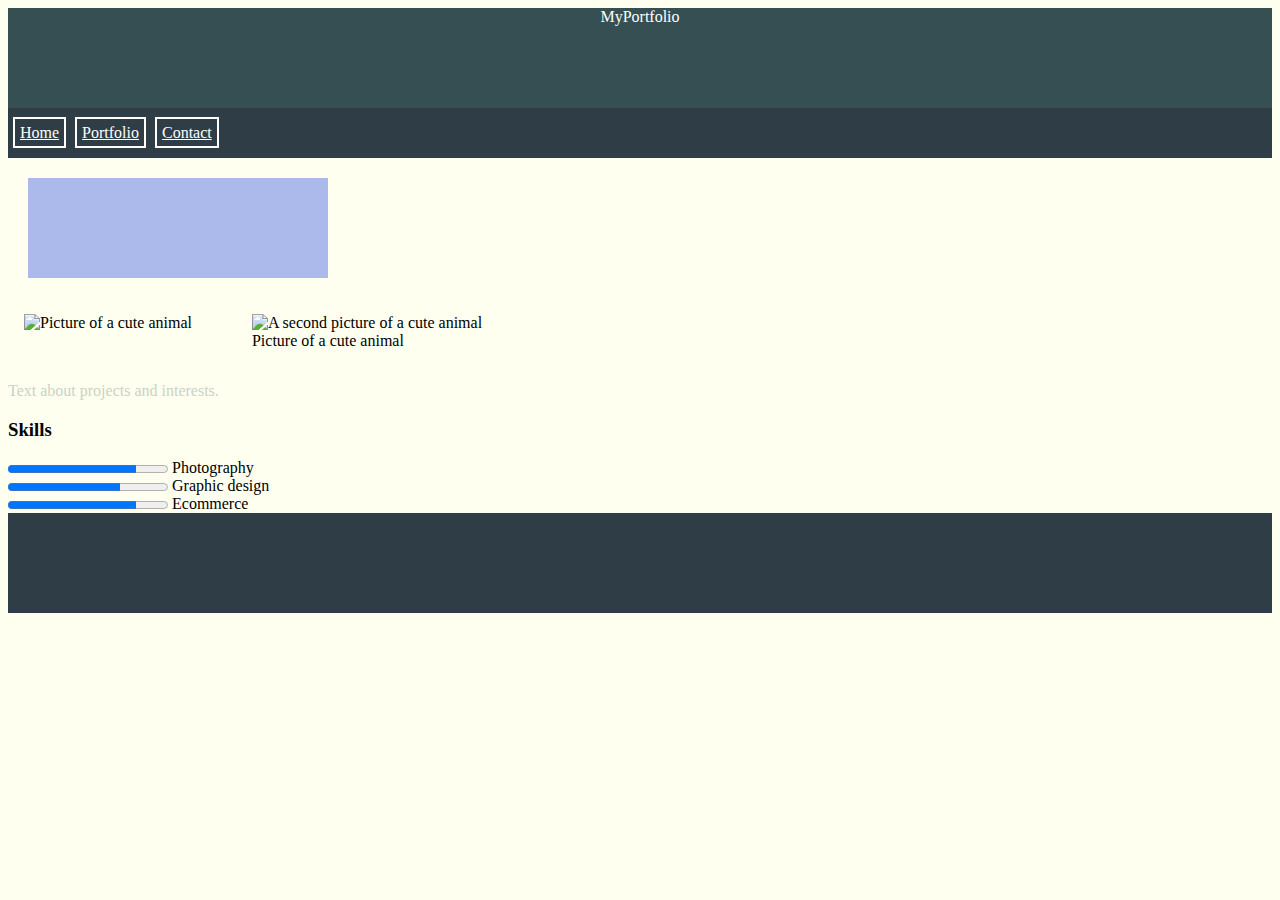
==== portfolio.html @ d61270d2 "Update portfolio.html" ====
<!DOCTYPE html>
<html>
	<head>
		<link rel="stylesheet" href="style.css">
	</head>
	<body>
<header
		<h1>MyPortfolio</h1>
</header>
<nav>
		<a href="https://sas00021.github.io/index.html">Home</a>
		<a href="https://sas00021.github.io/portfolio.html">Portfolio</a>
		<a href="#contact">Contact</a>
</nav>
		<div class="background">
		   
		</div>
		<div class="image1">
			
		    <img src="http://placeimg.com/640/480/animals"
			alt="Picture of a cute animal" width="300px">	
		</div>
		<div class="image2">
			<figure>
    			<img src="http://placeimg.com/640/480/animals"
        		 alt="A second picture of a cute animal" width="300">
    			<figcaption>Picture of a cute animal</figcaption>
			</figure>
  		</div>
		<div>
		    <p>Text about projects and interests.</p>
		</div>
		
		<h3>Skills</h3>
		<div>
		<progress value="80" max="100">80</progress> 
Photography
<br>
		    <progress value="70" max="100">70</progress> 
Graphic design
<br>
<progress value="80" max="100">80</progress> 
Ecommerce
		</div>
<footer>

</footer>
	</body>
</html>
---- style.css ----
body {
background-color: Ivory;
color: black;
}
header {
background-color: #354F52;
color: White;
height: 100px;
text-align: center;
}
nav {
background-color: #2F3E46;
color: White;
height: 50px;
vertical-align: middle;
}
section {
height: 210px;
background-color: #52796F;
padding: 20px;
}
article {
height: 210px;
background-color: #354F52;
padding: 20px;
}
aside {
float: right;
display: inline-block;
background-color: #CAD2C5;
padding: 50px;
height: 400px;
}
footer {
background-color: #2F3E46;
color: White;
height: 100px;
text-align: center;
}
h1 {
display: inline;
text-align: center;
font-size: 35px;
line-height: 100px;
border: 2px solid #000000;
border-radius: 25px;
margin: 0;
padding: 10px 20px;
}
p {
color: #CAD2C5;
font-size: 16px; 
}
ol {list-style-type: upper-latin;
}
ul {list-style-type: square;
}
.profile-image {
width: 200px;
height: 200px;
border-style: dotted;
border-width: 2px;
}
.background {
width: 300px;
height: 100px;
background-color: #ABBAEA;
margin: 20px;
}
a {
line-height: 50px;
color: #FFFFFF;
border: 2px solid #FFFFFF;
margin-left: 5px;
padding: 5px 5px;
}
.image1 {
  display: inline-block;
  vertical-align: top;
  margin: 16px;	
}
.image2 {
  display: inline-block;
  vertical-align: top;
}
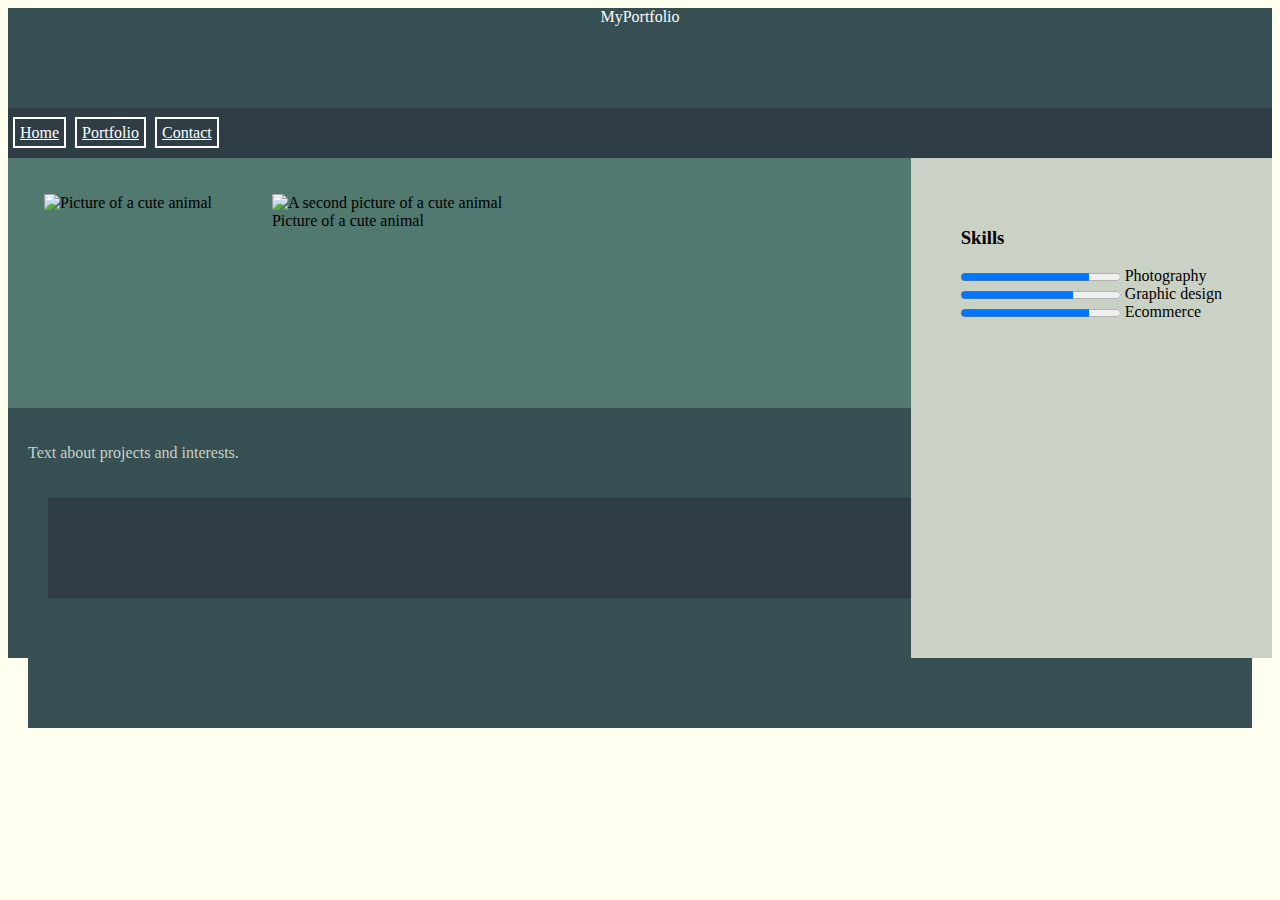
==== commit 1b1f4d02: "joo" ====
--- a/portfolio.html
+++ b/portfolio.html
@@ -5,16 +5,27 @@
 	</head>
 	<body>
 <header
-		<h1>MyPortfolio</h1>
+	<h1>MyPortfolio</h1>
 </header>
 <nav>
 		<a href="https://sas00021.github.io/index.html">Home</a>
 		<a href="https://sas00021.github.io/portfolio.html">Portfolio</a>
 		<a href="#contact">Contact</a>
 </nav>
-		<div class="background">
-		   
+<aside>
+<h3>Skills</h3>
+		<div>
+		<progress value="80" max="100">80</progress> 
+Photography
+<br>
+		    <progress value="70" max="100">70</progress> 
+Graphic design
+<br>
+<progress value="80" max="100">80</progress> 
+Ecommerce
 		</div>
+</aside>
+<section>
 		<div class="image1">
 			
 		    <img src="http://placeimg.com/640/480/animals"
@@ -27,21 +38,12 @@
     			<figcaption>Picture of a cute animal</figcaption>
 			</figure>
   		</div>
+</section>
+<article>
 		<div>
 		    <p>Text about projects and interests.</p>
 		</div>
-		
-		<h3>Skills</h3>
-		<div>
-		<progress value="80" max="100">80</progress> 
-Photography
-<br>
-		    <progress value="70" max="100">70</progress> 
-Graphic design
-<br>
-<progress value="80" max="100">80</progress> 
-Ecommerce
-		</div>
+<article>
 <footer>
 
 </footer>
--- a/style.css
+++ b/style.css
@@ -61,12 +61,6 @@
 border-style: dotted;
 border-width: 2px;
 }
-.background {
-width: 300px;
-height: 100px;
-background-color: #ABBAEA;
-margin: 20px;
-}
 a {
 line-height: 50px;
 color: #FFFFFF;
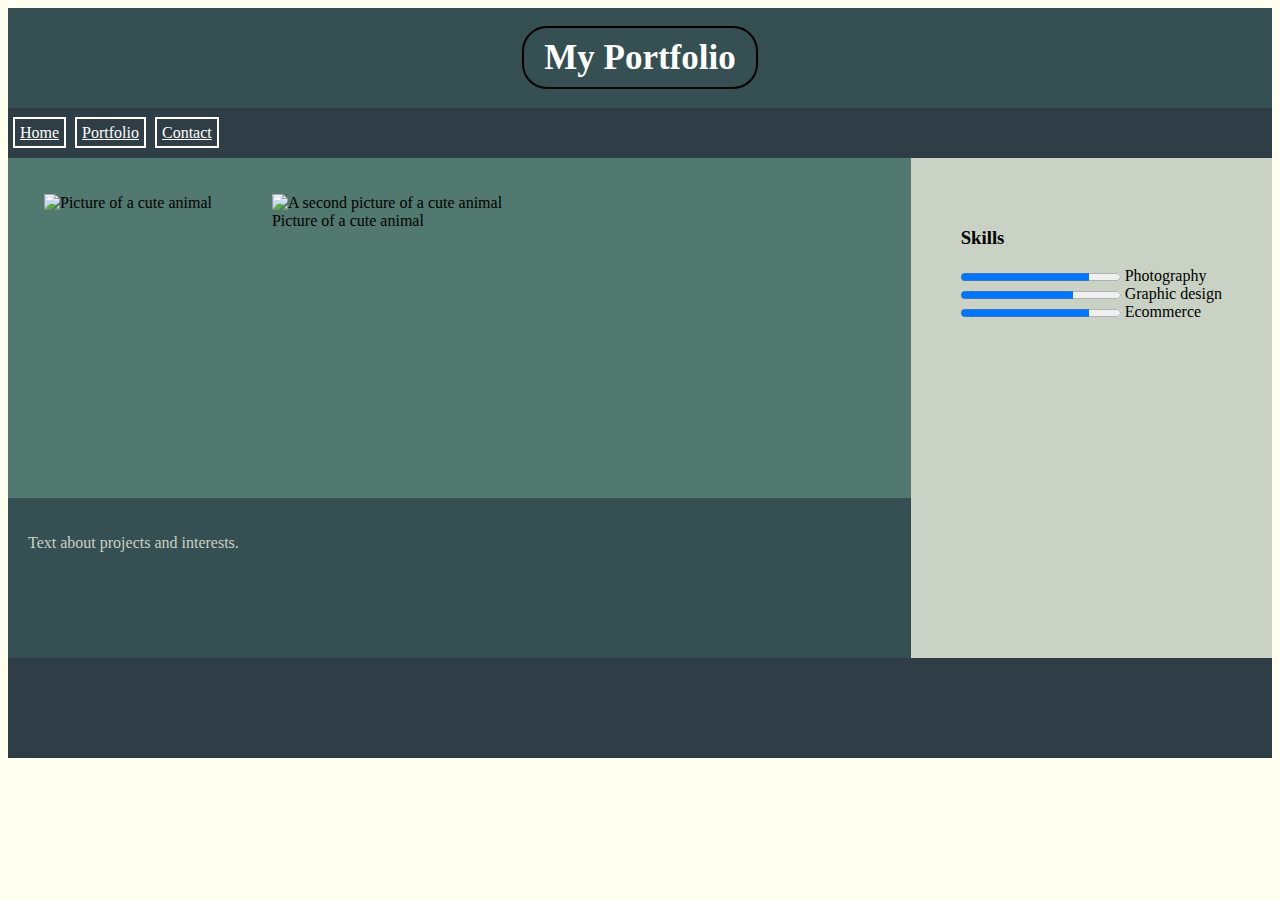
==== commit bded665d: "joo" ====
--- a/portfolio.html
+++ b/portfolio.html
@@ -4,8 +4,8 @@
 		<link rel="stylesheet" href="style.css">
 	</head>
 	<body>
-<header
-	<h1>MyPortfolio</h1>
+<header>
+	<h1>My Portfolio</h1>
 </header>
 <nav>
 		<a href="https://sas00021.github.io/index.html">Home</a>
@@ -25,7 +25,7 @@
 Ecommerce
 		</div>
 </aside>
-<section>
+<div class="images">
 		<div class="image1">
 			
 		    <img src="http://placeimg.com/640/480/animals"
@@ -38,12 +38,10 @@
     			<figcaption>Picture of a cute animal</figcaption>
 			</figure>
   		</div>
-</section>
-<article>
-		<div>
+</div>
+		<div class="text">
 		    <p>Text about projects and interests.</p>
 		</div>
-<article>
 <footer>
 
 </footer>
--- a/style.css
+++ b/style.css
@@ -76,4 +76,14 @@
 .image2 {
   display: inline-block;
   vertical-align: top;
+}
+.images {
+height: 300px;
+background-color: #52796F;
+padding: 20px;
+}
+.text {
+height: 120px;
+background-color: #354F52;
+padding: 20px;
 }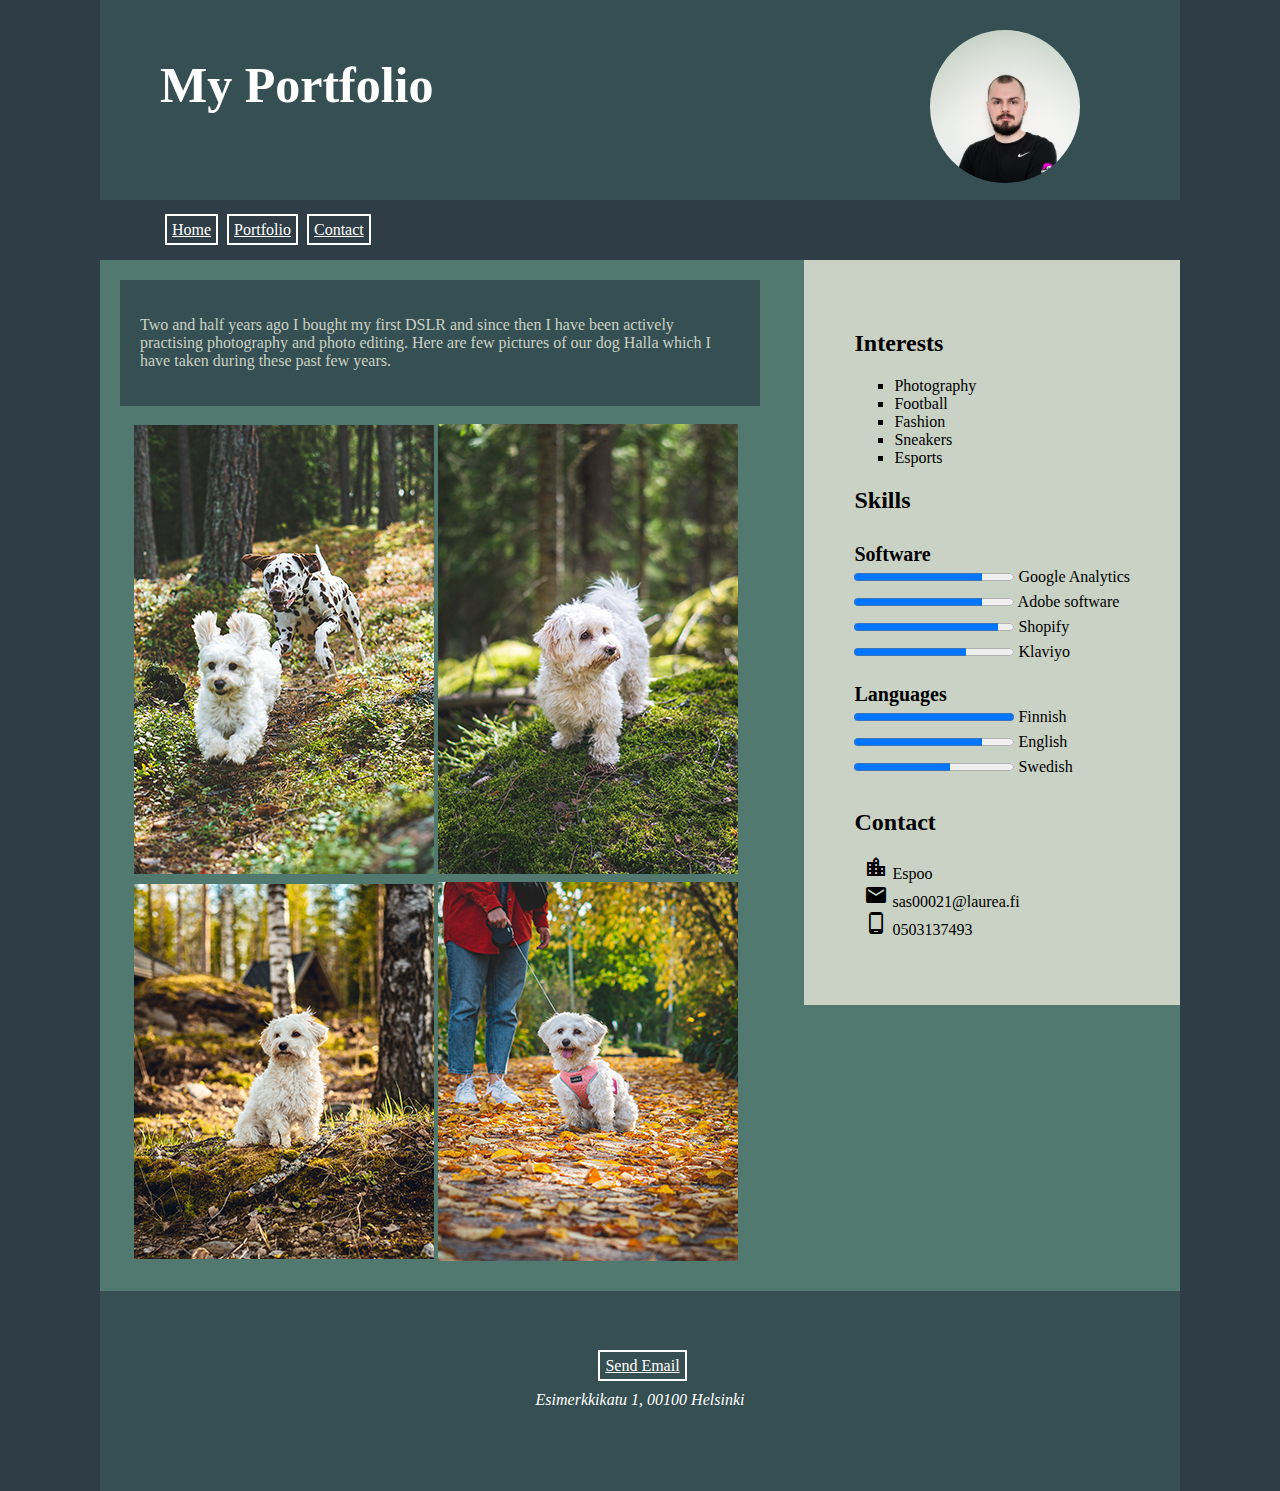
==== commit ee0a8176: "joo" ====
--- a/portfolio.html
+++ b/portfolio.html
@@ -2,48 +2,88 @@
 <html>
 	<head>
 		<link rel="stylesheet" href="style.css">
+		<link href="https://fonts.googleapis.com/icon?family=Material+Icons" rel="stylesheet">
 	</head>
 	<body>
 <header>
+<div class="header">
 	<h1>My Portfolio</h1>
+</div>
+<img src="cvkuva.jpg" class="cvkuva" alt="profile picture">
+
 </header>
 <nav>
 		<a href="https://sas00021.github.io/index.html">Home</a>
 		<a href="https://sas00021.github.io/portfolio.html">Portfolio</a>
 		<a href="#contact">Contact</a>
 </nav>
-<aside>
-<h3>Skills</h3>
+<aside>	
+<h2>Interests</h2>
+	<ul>
+		<li>Photography</li>
+		<li>Football</li>
+		<li>Fashion</li>
+		<li>Sneakers</li>
+		<li>Esports</li>
+	</ul>
+<h2>Skills</h2>
+<div class="skills">
+<h3>Software</h3>
 		<div>
-		<progress value="80" max="100">80</progress> 
-Photography
-<br>
-		    <progress value="70" max="100">70</progress> 
-Graphic design
+<progress value="80" max="100">80</progress> 
+Google Analytics
 <br>
 <progress value="80" max="100">80</progress> 
-Ecommerce
+Adobe software
+<br>
+<progress value="90" max="100">90</progress> 
+Shopify
+<br>
+<progress value="70" max="100">70</progress> 
+Klaviyo
 		</div>
+</div>
+<div class="skills">
+<h3>Languages</h3>
+		<div>
+<progress value="100" max="100">100</progress> 
+Finnish
+<br>
+<progress value="80" max="100">80</progress> 
+English
+<br>
+<progress value="60" max="100">60</progress> 
+Swedish
+		</div>
+</div>
+<h2>Contact</h2>
+<ol>
+		<li><i class="material-icons">location_city</i> Espoo</li>
+		<li><i class="material-icons">email</i> sas00021@laurea.fi</li>
+		<li><i class="material-icons">phone_android</i> 0503137493</li>
+	</ol>
+</div>
 </aside>
-<div class="images">
-		<div class="image1">
-			
-		    <img src="http://placeimg.com/640/480/animals"
-			alt="Picture of a cute animal" width="300px">	
+<section>
+<div class="text">
+		    <p>Two and half years ago I bought my first DSLR and since then I have been actively practising photography and photo editing. Here are few pictures of our dog Halla which I have taken during these past few years.</p>
 		</div>
-		<div class="image2">
-			<figure>
-    			<img src="http://placeimg.com/640/480/animals"
-        		 alt="A second picture of a cute animal" width="300">
-    			<figcaption>Picture of a cute animal</figcaption>
-			</figure>
+<div class="row">
+		<div class="column">
+		<img src="halla1.jpg">
+		<img src="halla4.jpg">
+  		</div>
+		<div class="column">
+		<img src="halla3.jpg">
+		<img src="halla2.jpg">
   		</div>
 </div>
-		<div class="text">
-		    <p>Text about projects and interests.</p>
-		</div>
-<footer>
-
+</section>
+<footer id="contact">
+<a href="mailto:email@example.com">Send Email</a>
+<address>
+Esimerkkikatu 1, 00100 Helsinki
+</address>
 </footer>
 	</body>
 </html>
--- a/style.css
+++ b/style.css
@@ -1,65 +1,63 @@
 body {
-background-color: Ivory;
-color: black;
+background-color: #2F3E46;
+max-width: 1080px;
+  margin: auto;
 }
 header {
 background-color: #354F52;
 color: White;
-height: 100px;
+height: 200px;
 text-align: center;
 }
 nav {
 background-color: #2F3E46;
 color: White;
 height: 50px;
-vertical-align: middle;
+padding: 5px 60px;
 }
 section {
-height: 210px;
 background-color: #52796F;
 padding: 20px;
 }
 article {
-height: 210px;
+height: 100px;
+width: 400px;
 background-color: #354F52;
 padding: 20px;
+margin: 10px;
 }
 aside {
 float: right;
-display: inline-block;
 background-color: #CAD2C5;
 padding: 50px;
-height: 400px;
 }
 footer {
-background-color: #2F3E46;
+background-color: #354F52;
 color: White;
 height: 100px;
 text-align: center;
+padding: 50px;
 }
 h1 {
-display: inline;
-text-align: center;
-font-size: 35px;
-line-height: 100px;
-border: 2px solid #000000;
-border-radius: 25px;
+font-size: 50px;
+line-height: 50px;
 margin: 0;
-padding: 10px 20px;
+}
+h3 {
+font-size: 20px;
+text-align: left;
+line-height: 20px;
+margin: 0;
 }
 p {
 color: #CAD2C5;
 font-size: 16px; 
 }
-ol {list-style-type: upper-latin;
+ol {
+padding: 0px 10px;
+list-style-type: none;
 }
 ul {list-style-type: square;
-}
-.profile-image {
-width: 200px;
-height: 200px;
-border-style: dotted;
-border-width: 2px;
 }
 a {
 line-height: 50px;
@@ -68,22 +66,44 @@
 margin-left: 5px;
 padding: 5px 5px;
 }
-.image1 {
-  display: inline-block;
-  vertical-align: top;
-  margin: 16px;	
+.row {
+display: flex;
+flex-wrap: wrap;
+padding: 10px;
 }
-.image2 {
-  display: inline-block;
-  vertical-align: top;
+.column {
+  flex: 50%;
+  padding: 0 4px;
 }
-.images {
-height: 300px;
-background-color: #52796F;
+.column img {
+  width: 300px;
+  margin-top: 8px;
+  vertical-align: middle;
+}
+.text {
+width: 600px;
+background-color: #354F52;
 padding: 20px;
 }
-.text {
-height: 120px;
-background-color: #354F52;
-padding: 20px;
+.cvkuva {
+border-radius: 50%;
+width: 150px;
+float: right;
+padding: 30px 100px;
+}
+.header {
+float: left;
+padding: 60px;
+}
+.article {
+width: 300px;
+float: right;
+text-align: left;
+}
+h4 {
+display: inline;
+}
+.skills {
+padding: 10px 0px;
+line-height: 25px;
 }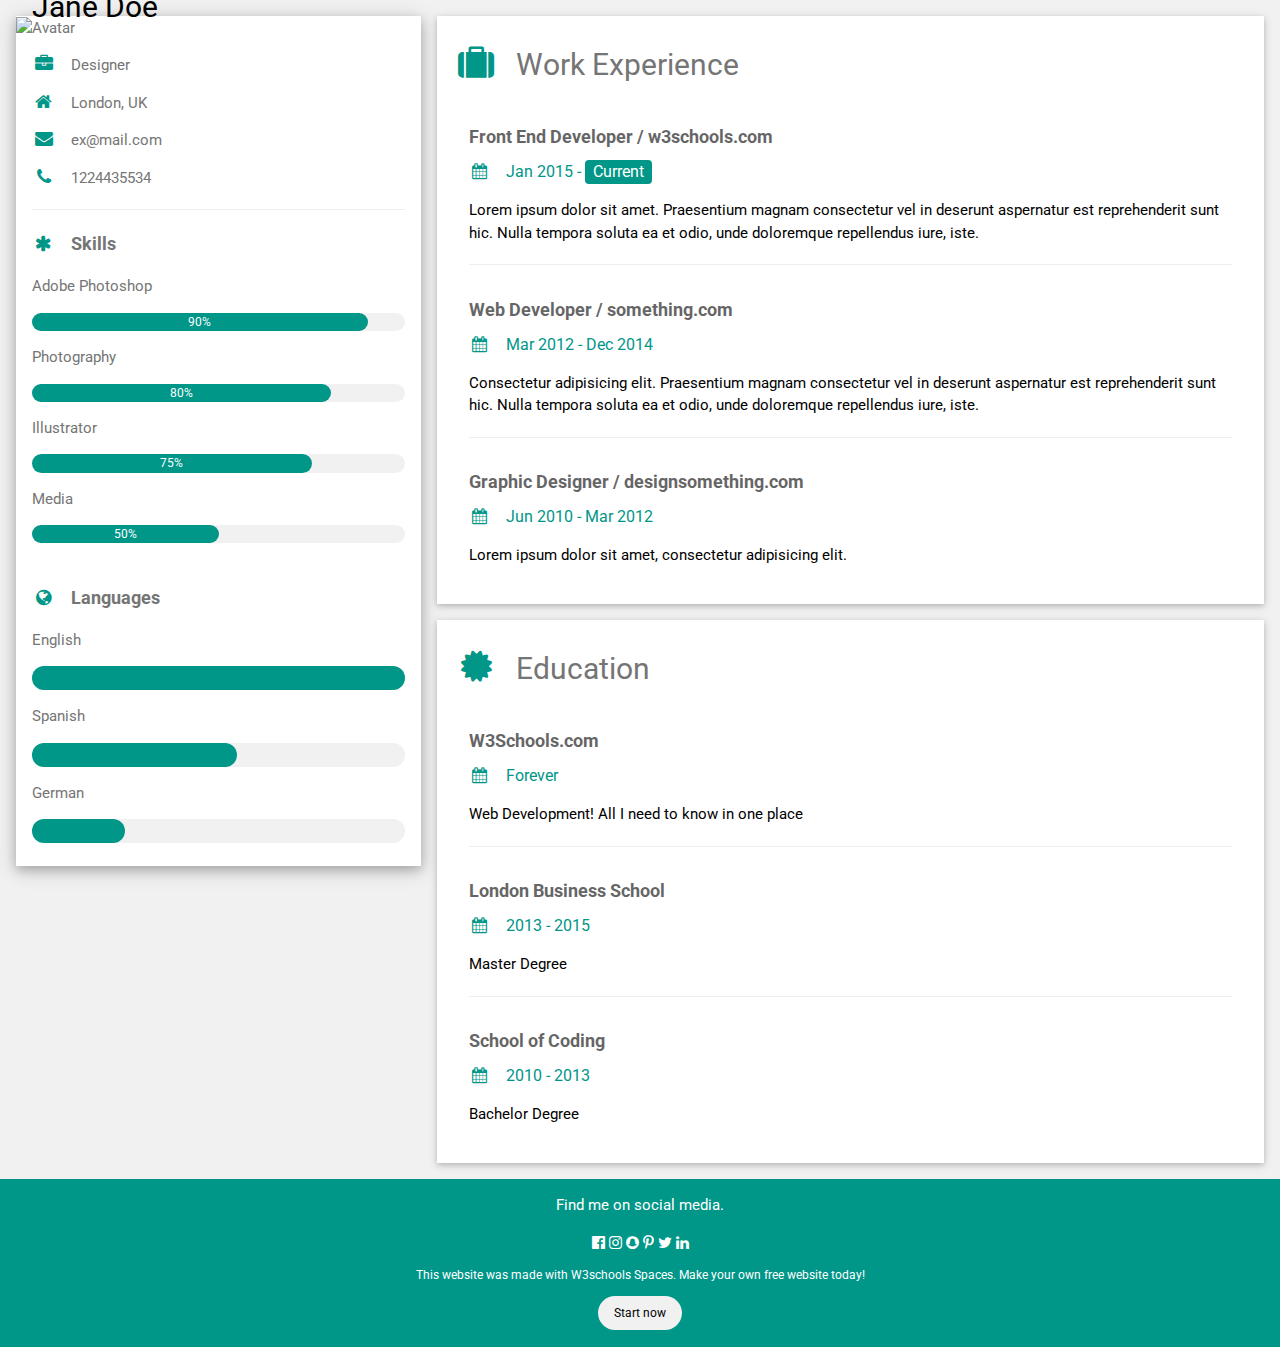
==== commit a94c0603: "Update portfolio.html" ====
--- a/portfolio.html
+++ b/portfolio.html
@@ -1,89 +1,148 @@
 <!DOCTYPE html>
 <html>
-	<head>
-		<link rel="stylesheet" href="style.css">
-		<link href="https://fonts.googleapis.com/icon?family=Material+Icons" rel="stylesheet">
-	</head>
-	<body>
-<header>
-<div class="header">
-	<h1>My Portfolio</h1>
+  <head>
+    <title>W3.CSS Template</title>
+    <meta charset="UTF-8">
+    <meta name="viewport" content="width=device-width, initial-scale=1">
+    <link rel="stylesheet" href="https://www.w3schools.com/w3css/4/w3.css">
+    <link rel='stylesheet' href='https://fonts.googleapis.com/css?family=Roboto'>
+    <link rel="stylesheet" href="https://cdnjs.cloudflare.com/ajax/libs/font-awesome/4.7.0/css/font-awesome.min.css">
+    <style>
+    html,body,h1,h2,h3,h4,h5,h6 {font-family: "Roboto", sans-serif}
+    </style>
+  </head>
+<body class="w3-light-grey">
+
+<!-- Page Container -->
+<div class="w3-content w3-margin-top" style="max-width:1400px;">
+
+  <!-- The Grid -->
+  <div class="w3-row-padding">
+  
+    <!-- Left Column -->
+    <div class="w3-third">
+    
+      <div class="w3-white w3-text-grey w3-card-4">
+        <div class="w3-display-container">
+          <img src="https://www.w3schools.com/w3images/avatar_hat.jpg" style="width:100%" alt="Avatar">
+          <div class="w3-display-bottomleft w3-container w3-text-black">
+            <h2>Jane Doe</h2>
+          </div>
+        </div>
+        <div class="w3-container">
+          <p><i class="fa fa-briefcase fa-fw w3-margin-right w3-large w3-text-teal"></i>Designer</p>
+          <p><i class="fa fa-home fa-fw w3-margin-right w3-large w3-text-teal"></i>London, UK</p>
+          <p><i class="fa fa-envelope fa-fw w3-margin-right w3-large w3-text-teal"></i>ex@mail.com</p>
+          <p><i class="fa fa-phone fa-fw w3-margin-right w3-large w3-text-teal"></i>1224435534</p>
+          <hr>
+
+          <p class="w3-large"><b><i class="fa fa-asterisk fa-fw w3-margin-right w3-text-teal"></i>Skills</b></p>
+          <p>Adobe Photoshop</p>
+          <div class="w3-light-grey w3-round-xlarge w3-small">
+            <div class="w3-container w3-center w3-round-xlarge w3-teal" style="width:90%">90%</div>
+          </div>
+          <p>Photography</p>
+          <div class="w3-light-grey w3-round-xlarge w3-small">
+            <div class="w3-container w3-center w3-round-xlarge w3-teal" style="width:80%">
+              <div class="w3-center w3-text-white">80%</div>
+            </div>
+          </div>
+          <p>Illustrator</p>
+          <div class="w3-light-grey w3-round-xlarge w3-small">
+            <div class="w3-container w3-center w3-round-xlarge w3-teal" style="width:75%">75%</div>
+          </div>
+          <p>Media</p>
+          <div class="w3-light-grey w3-round-xlarge w3-small">
+            <div class="w3-container w3-center w3-round-xlarge w3-teal" style="width:50%">50%</div>
+          </div>
+          <br>
+
+          <p class="w3-large w3-text-theme"><b><i class="fa fa-globe fa-fw w3-margin-right w3-text-teal"></i>Languages</b></p>
+          <p>English</p>
+          <div class="w3-light-grey w3-round-xlarge">
+            <div class="w3-round-xlarge w3-teal" style="height:24px;width:100%"></div>
+          </div>
+          <p>Spanish</p>
+          <div class="w3-light-grey w3-round-xlarge">
+            <div class="w3-round-xlarge w3-teal" style="height:24px;width:55%"></div>
+          </div>
+          <p>German</p>
+          <div class="w3-light-grey w3-round-xlarge">
+            <div class="w3-round-xlarge w3-teal" style="height:24px;width:25%"></div>
+          </div>
+          <br>
+        </div>
+      </div><br>
+
+    <!-- End Left Column -->
+    </div>
+
+    <!-- Right Column -->
+    <div class="w3-twothird">
+    
+      <div class="w3-container w3-card w3-white w3-margin-bottom">
+        <h2 class="w3-text-grey w3-padding-16"><i class="fa fa-suitcase fa-fw w3-margin-right w3-xxlarge w3-text-teal"></i>Work Experience</h2>
+        <div class="w3-container">
+          <h5 class="w3-opacity"><b>Front End Developer / w3schools.com</b></h5>
+          <h6 class="w3-text-teal"><i class="fa fa-calendar fa-fw w3-margin-right"></i>Jan 2015 - <span class="w3-tag w3-teal w3-round">Current</span></h6>
+          <p>Lorem ipsum dolor sit amet. Praesentium magnam consectetur vel in deserunt aspernatur est reprehenderit sunt hic. Nulla tempora soluta ea et odio, unde doloremque repellendus iure, iste.</p>
+          <hr>
+        </div>
+        <div class="w3-container">
+          <h5 class="w3-opacity"><b>Web Developer / something.com</b></h5>
+          <h6 class="w3-text-teal"><i class="fa fa-calendar fa-fw w3-margin-right"></i>Mar 2012 - Dec 2014</h6>
+          <p>Consectetur adipisicing elit. Praesentium magnam consectetur vel in deserunt aspernatur est reprehenderit sunt hic. Nulla tempora soluta ea et odio, unde doloremque repellendus iure, iste.</p>
+          <hr>
+        </div>
+        <div class="w3-container">
+          <h5 class="w3-opacity"><b>Graphic Designer / designsomething.com</b></h5>
+          <h6 class="w3-text-teal"><i class="fa fa-calendar fa-fw w3-margin-right"></i>Jun 2010 - Mar 2012</h6>
+          <p>Lorem ipsum dolor sit amet, consectetur adipisicing elit. </p><br>
+        </div>
+      </div>
+
+      <div class="w3-container w3-card w3-white">
+        <h2 class="w3-text-grey w3-padding-16"><i class="fa fa-certificate fa-fw w3-margin-right w3-xxlarge w3-text-teal"></i>Education</h2>
+        <div class="w3-container">
+          <h5 class="w3-opacity"><b>W3Schools.com</b></h5>
+          <h6 class="w3-text-teal"><i class="fa fa-calendar fa-fw w3-margin-right"></i>Forever</h6>
+          <p>Web Development! All I need to know in one place</p>
+          <hr>
+        </div>
+        <div class="w3-container">
+          <h5 class="w3-opacity"><b>London Business School</b></h5>
+          <h6 class="w3-text-teal"><i class="fa fa-calendar fa-fw w3-margin-right"></i>2013 - 2015</h6>
+          <p>Master Degree</p>
+          <hr>
+        </div>
+        <div class="w3-container">
+          <h5 class="w3-opacity"><b>School of Coding</b></h5>
+          <h6 class="w3-text-teal"><i class="fa fa-calendar fa-fw w3-margin-right"></i>2010 - 2013</h6>
+          <p>Bachelor Degree</p><br>
+        </div>
+      </div>
+
+    <!-- End Right Column -->
+    </div>
+    
+  <!-- End Grid -->
+  </div>
+  
+  <!-- End Page Container -->
 </div>
-<img src="cvkuva.jpg" class="cvkuva" alt="profile picture">
 
-</header>
-<nav>
-		<a href="https://sas00021.github.io/index.html">Home</a>
-		<a href="https://sas00021.github.io/portfolio.html">Portfolio</a>
-		<a href="#contact">Contact</a>
-</nav>
-<aside>	
-<h2>Interests</h2>
-	<ul>
-		<li>Photography</li>
-		<li>Football</li>
-		<li>Fashion</li>
-		<li>Sneakers</li>
-		<li>Esports</li>
-	</ul>
-<h2>Skills</h2>
-<div class="skills">
-<h3>Software</h3>
-		<div>
-<progress value="80" max="100">80</progress> 
-Google Analytics
-<br>
-<progress value="80" max="100">80</progress> 
-Adobe software
-<br>
-<progress value="90" max="100">90</progress> 
-Shopify
-<br>
-<progress value="70" max="100">70</progress> 
-Klaviyo
-		</div>
-</div>
-<div class="skills">
-<h3>Languages</h3>
-		<div>
-<progress value="100" max="100">100</progress> 
-Finnish
-<br>
-<progress value="80" max="100">80</progress> 
-English
-<br>
-<progress value="60" max="100">60</progress> 
-Swedish
-		</div>
-</div>
-<h2>Contact</h2>
-<ol>
-		<li><i class="material-icons">location_city</i> Espoo</li>
-		<li><i class="material-icons">email</i> sas00021@laurea.fi</li>
-		<li><i class="material-icons">phone_android</i> 0503137493</li>
-	</ol>
-</div>
-</aside>
-<section>
-<div class="text">
-		    <p>Two and half years ago I bought my first DSLR and since then I have been actively practising photography and photo editing. Here are few pictures of our dog Halla which I have taken during these past few years.</p>
-		</div>
-<div class="row">
-		<div class="column">
-		<img src="halla1.jpg">
-		<img src="halla4.jpg">
-  		</div>
-		<div class="column">
-		<img src="halla3.jpg">
-		<img src="halla2.jpg">
-  		</div>
-</div>
-</section>
-<footer id="contact">
-<a href="mailto:email@example.com">Send Email</a>
-<address>
-Esimerkkikatu 1, 00100 Helsinki
-</address>
-</footer>
-	</body>
-</html>
+<!-- Footer. This section contains an ad for W3Schools Spaces. You can leave it to support us. -->
+<footer class="w3-container w3-teal w3-center w3-margin-top">
+  <p>Find me on social media.</p>
+  <i class="fa fa-facebook-official w3-hover-opacity"></i>
+  <i class="fa fa-instagram w3-hover-opacity"></i>
+  <i class="fa fa-snapchat w3-hover-opacity"></i>
+  <i class="fa fa-pinterest-p w3-hover-opacity"></i>
+  <i class="fa fa-twitter w3-hover-opacity"></i>
+  <i class="fa fa-linkedin w3-hover-opacity"></i>
+ <p class="w3-small">This website was made with W3schools Spaces. Make your own free website today!</p>
+ <a class="w3-button w3-round-xxlarge w3-small w3-light-grey w3-margin-bottom" href="https://www.w3schools.com/spaces" target="_blank">Start now</a> <!-- End footer -->
+ </footer>
+
+</body>
+</html>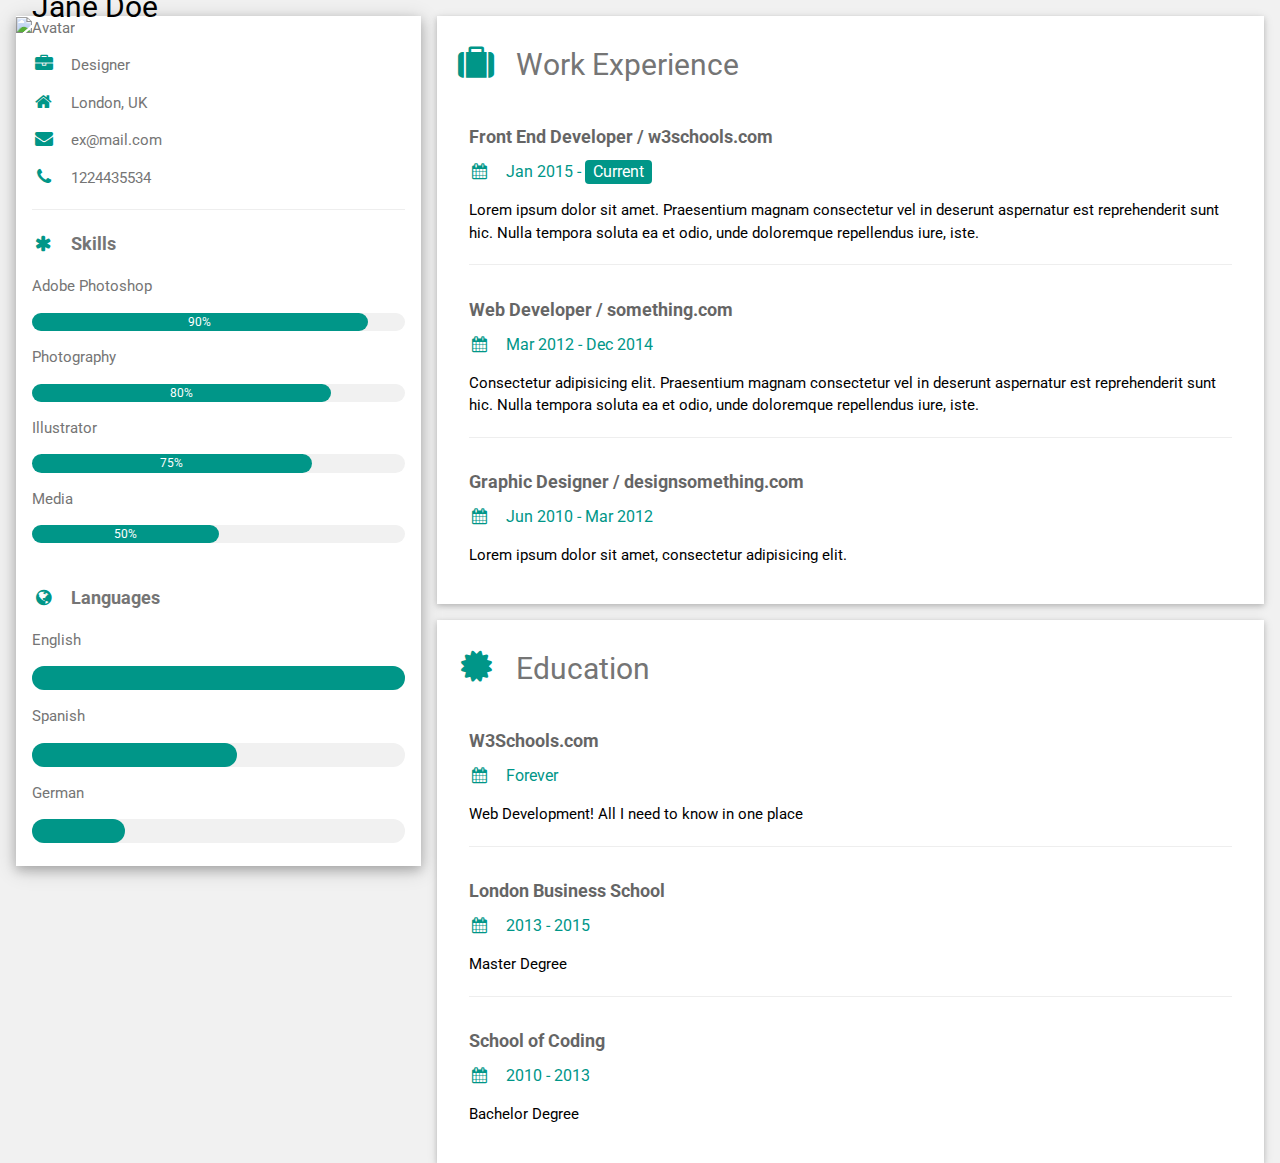
==== commit 7821d204: "Update portfolio.html" ====
--- a/portfolio.html
+++ b/portfolio.html
@@ -131,18 +131,5 @@
   <!-- End Page Container -->
 </div>
 
-<!-- Footer. This section contains an ad for W3Schools Spaces. You can leave it to support us. -->
-<footer class="w3-container w3-teal w3-center w3-margin-top">
-  <p>Find me on social media.</p>
-  <i class="fa fa-facebook-official w3-hover-opacity"></i>
-  <i class="fa fa-instagram w3-hover-opacity"></i>
-  <i class="fa fa-snapchat w3-hover-opacity"></i>
-  <i class="fa fa-pinterest-p w3-hover-opacity"></i>
-  <i class="fa fa-twitter w3-hover-opacity"></i>
-  <i class="fa fa-linkedin w3-hover-opacity"></i>
- <p class="w3-small">This website was made with W3schools Spaces. Make your own free website today!</p>
- <a class="w3-button w3-round-xxlarge w3-small w3-light-grey w3-margin-bottom" href="https://www.w3schools.com/spaces" target="_blank">Start now</a> <!-- End footer -->
- </footer>
-
 </body>
 </html>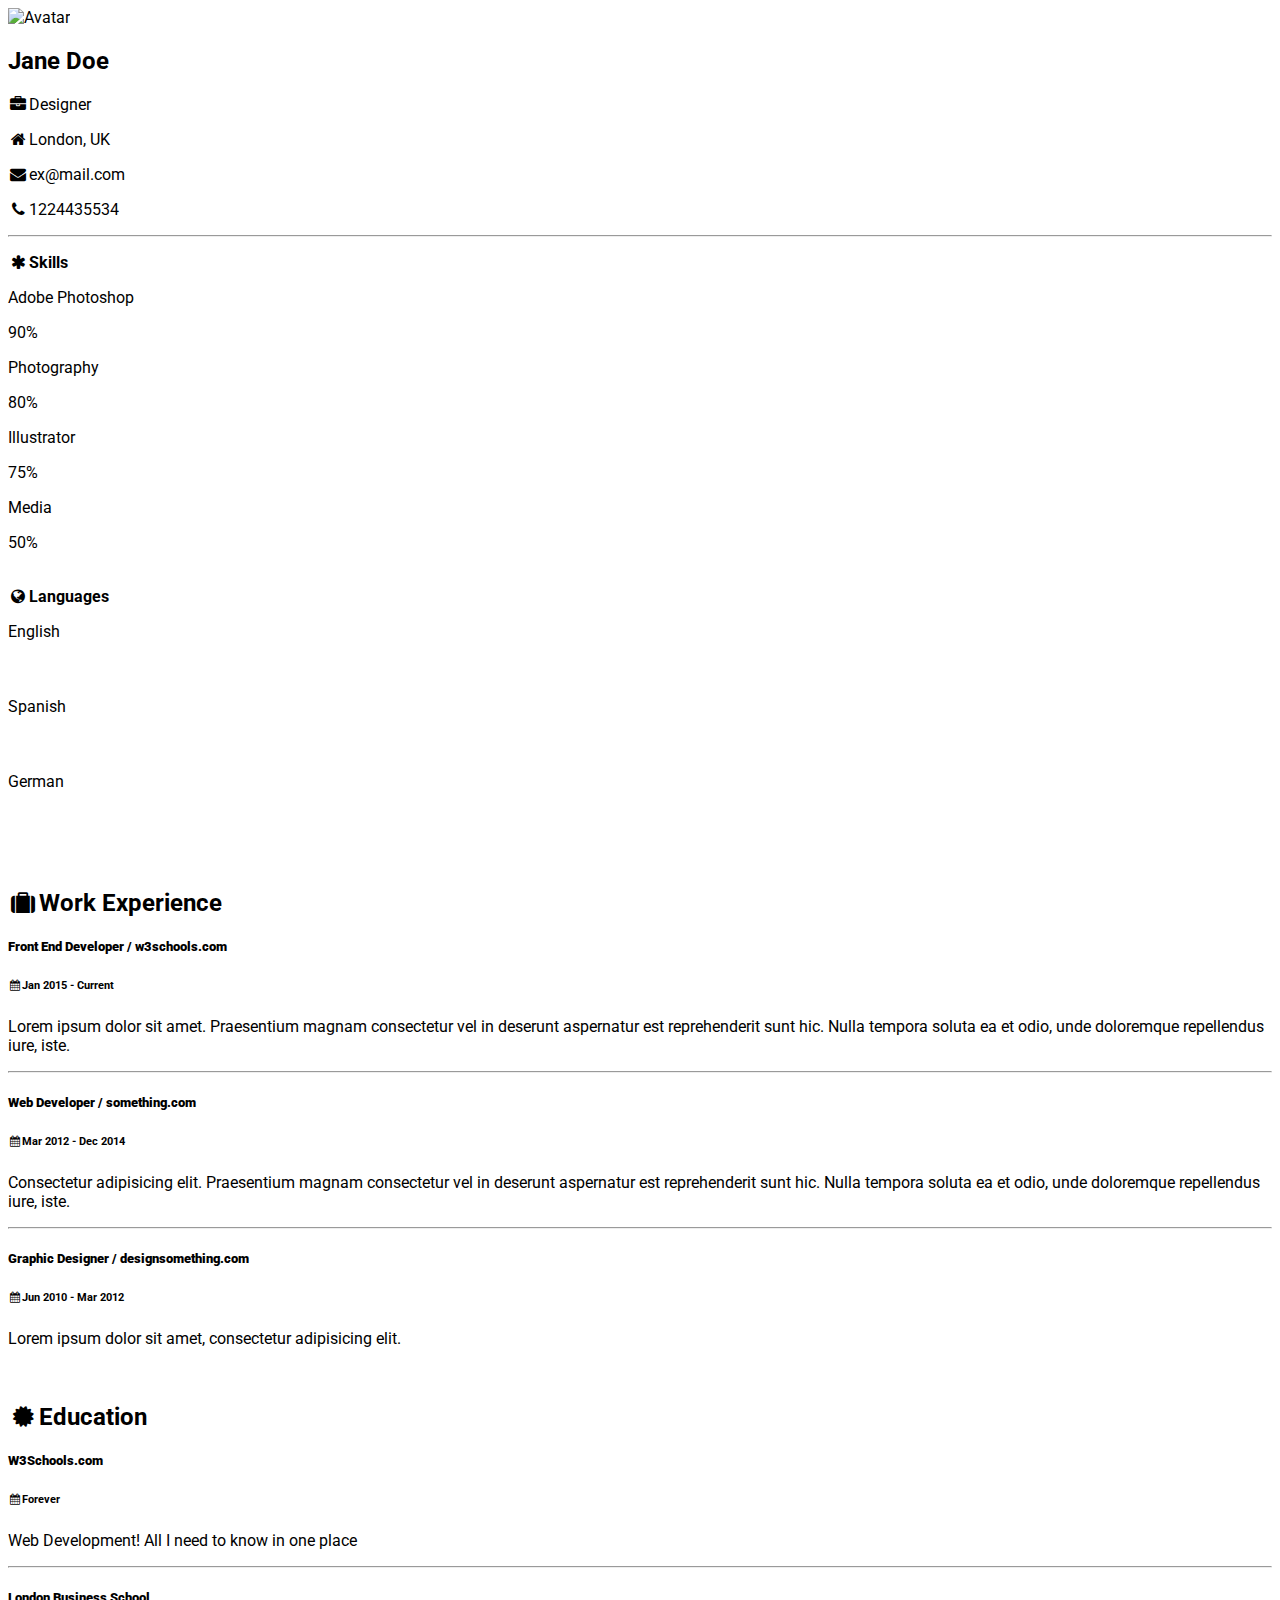
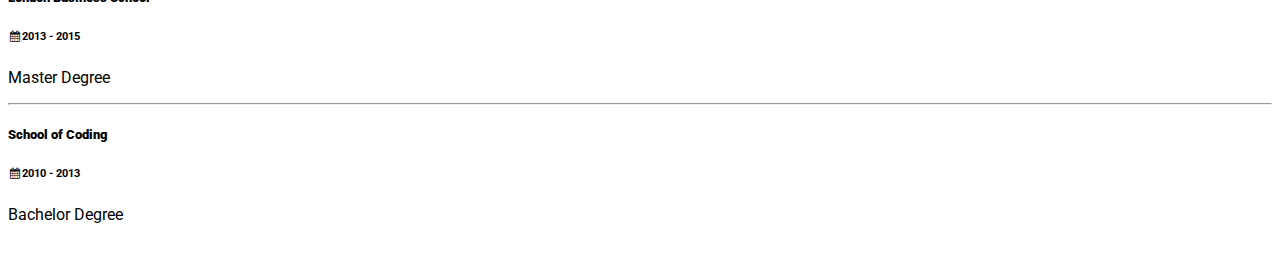
==== commit d1639950: "Update portfolio.html" ====
--- a/portfolio.html
+++ b/portfolio.html
@@ -1,10 +1,9 @@
 <!DOCTYPE html>
 <html>
   <head>
-    <title>W3.CSS Template</title>
+    <title>Sami Saario Resume</title>
     <meta charset="UTF-8">
     <meta name="viewport" content="width=device-width, initial-scale=1">
-    <link rel="stylesheet" href="https://www.w3schools.com/w3css/4/w3.css">
     <link rel='stylesheet' href='https://fonts.googleapis.com/css?family=Roboto'>
     <link rel="stylesheet" href="https://cdnjs.cloudflare.com/ajax/libs/font-awesome/4.7.0/css/font-awesome.min.css">
     <style>
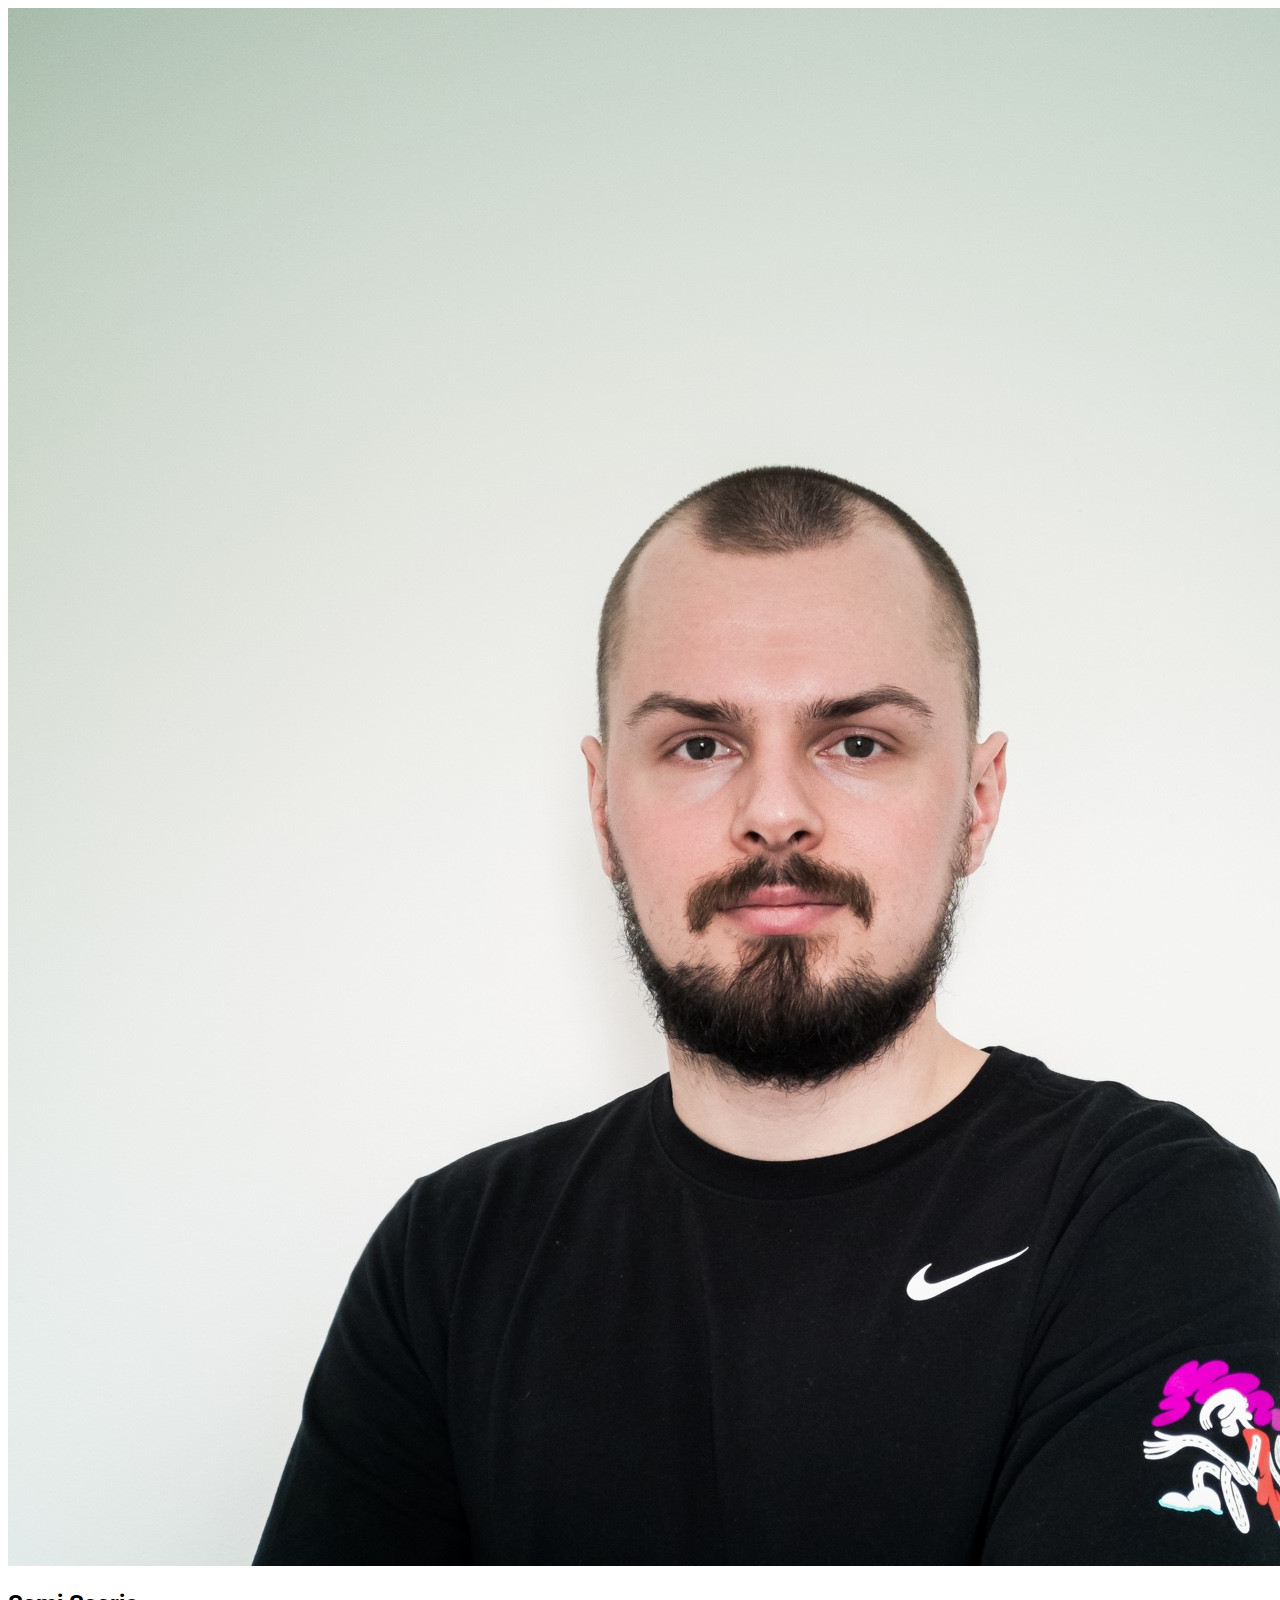
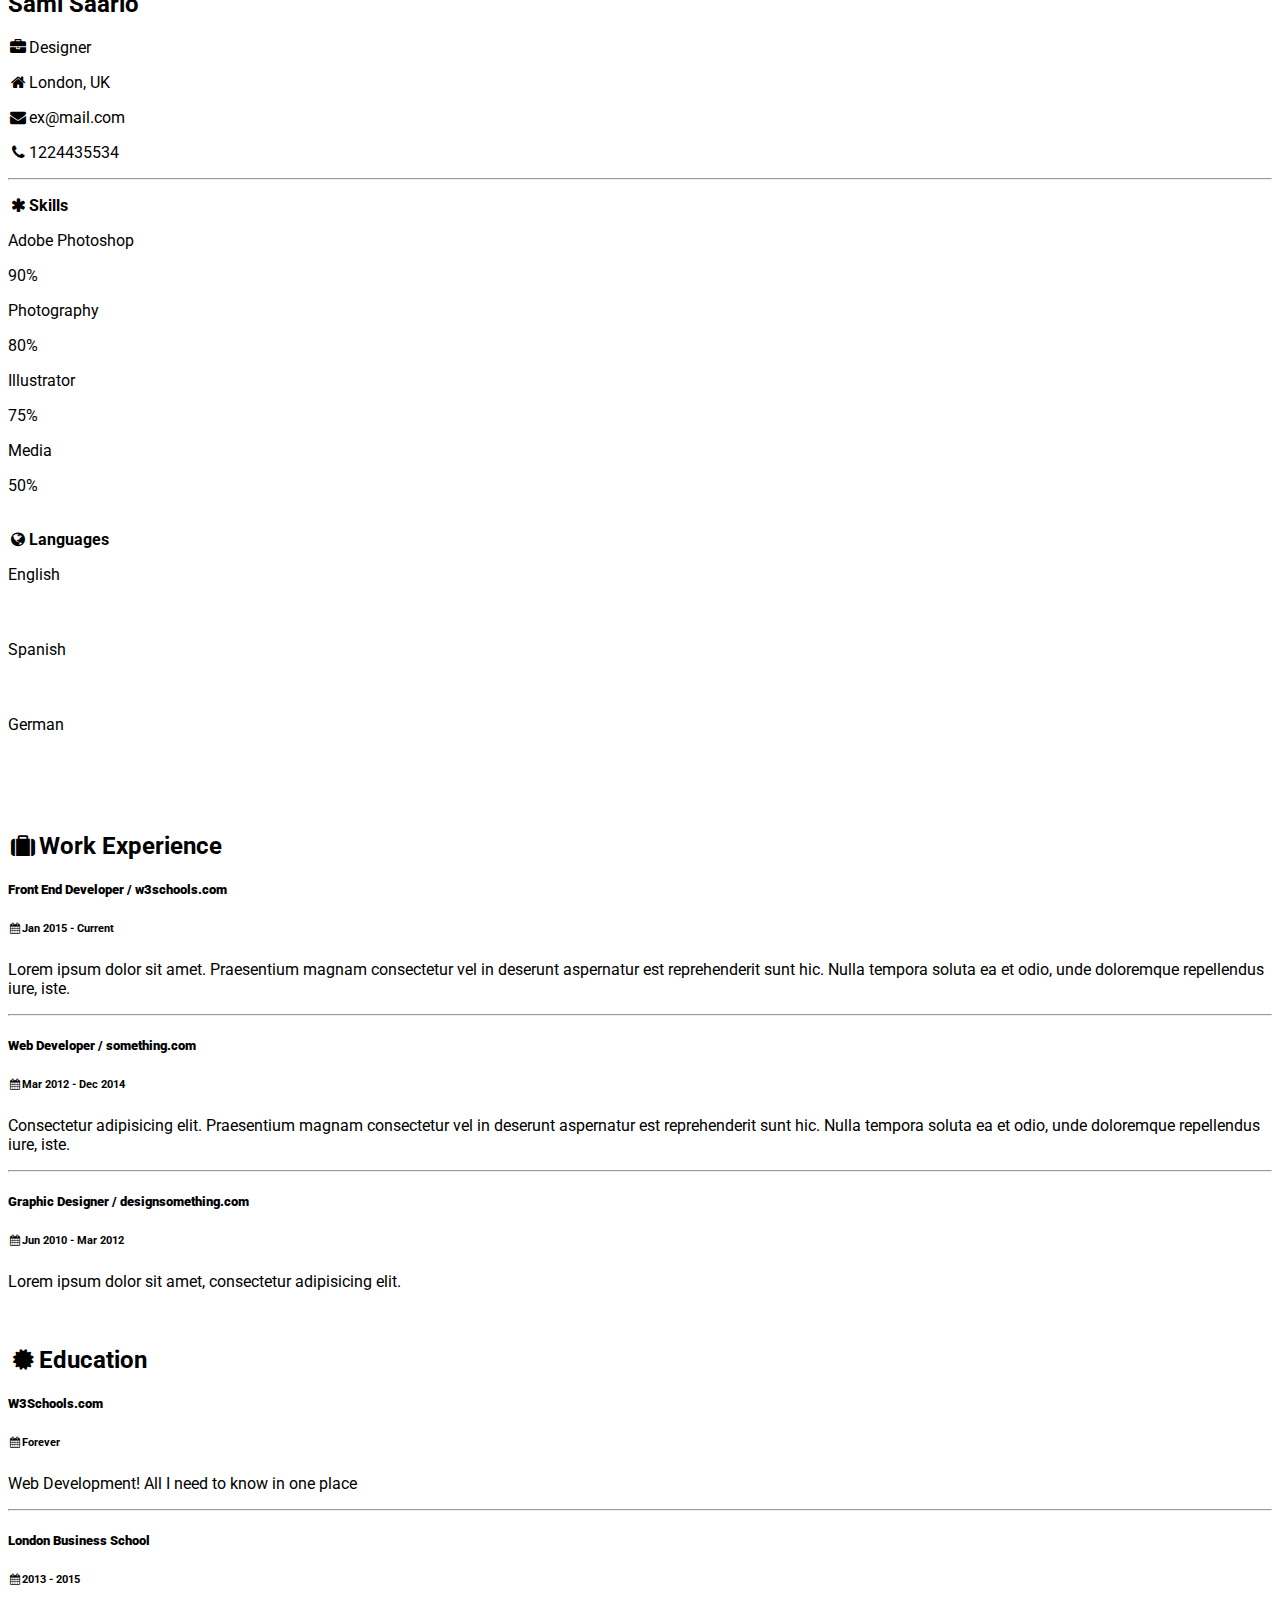
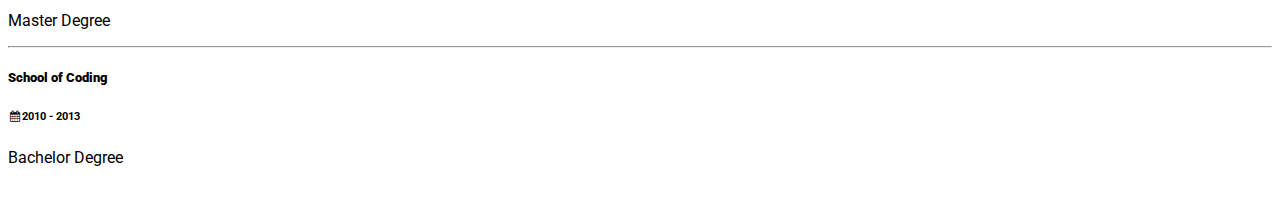
==== commit ff36c286: "Update portfolio.html" ====
--- a/portfolio.html
+++ b/portfolio.html
@@ -23,9 +23,9 @@
     
       <div class="w3-white w3-text-grey w3-card-4">
         <div class="w3-display-container">
-          <img src="https://www.w3schools.com/w3images/avatar_hat.jpg" style="width:100%" alt="Avatar">
+          <img src="cvkuva.jpg" class="cvkuva" alt="profile picture">
           <div class="w3-display-bottomleft w3-container w3-text-black">
-            <h2>Jane Doe</h2>
+            <h2>Sami Saario</h2>
           </div>
         </div>
         <div class="w3-container">
